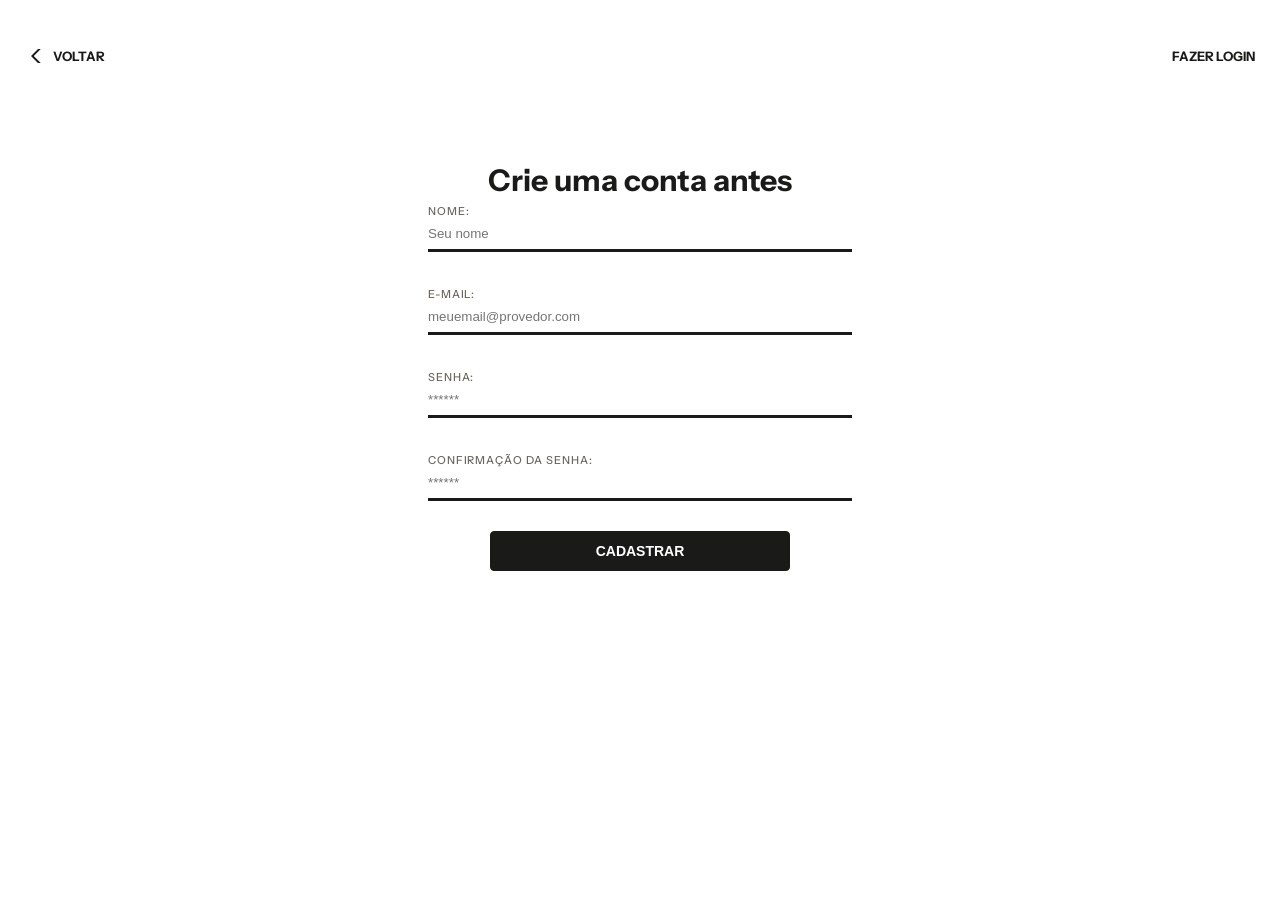
==== public/cadastro-quiz.html @ 16df0149 "feat: first version of dashboard" ====
<!DOCTYPE html>
<html lang="pt-br">

<head>
  <meta charset="UTF-8" />
  <meta http-equiv="X-UA-Compatible" content="IE=edge" />
  <meta name="viewport" content="width=device-width, initial-scale=1.0" />

  <title>Egó | Cadastro</title>

  <script src="./js/sessao.js"></script>

  <link rel="stylesheet" href="./css/estilo.css" />
  <link rel="icon" href="./assets/icon/favicon2.ico" />
  <link rel="preconnect" href="https://fonts.gstatic.com" />
</head>

<body>

   <div class="login-buttons">
    <div class="voltar">
        <a href="index.html">
            <svg fill="currentColor" height="22" viewBox="0 0 22 22" width="22" xmlns="http://www.w3.org/2000/svg">
                <rect class="seta-traco" height="2" width="0" x="7" y="10"></rect>
                <path d="M15.75 4H13L6 11L13 18H15.75L8.75 11L15.75 4Z"></path>
            </svg>
            <span>VOLTAR</span>
        </a>
    </div>

    <div class="cadastro">
        <a href="login.html">
            <span class="cadastro-inner">
                <span class="cadastro-texto">FAZER LOGIN</span>
                <span class="cadastro-linha-wrapper">
                    <div class="cadastro-linha"></div>
                </span>
            </span>
        </a>
    </div>
</div> 


  <div class="login">
    <div class="alerta_erro">
      <div class="card_erro" id="cardErro">
        <span id="mensagem_erro"></span>
      </div>
    </div>
    <div class="container">
      <div class="card card-cadastro">
        <h2>Crie uma conta antes</h2>
        <div class="formulario">
          <!--
                         Para inserir mais um campo, copie uma das inputs abaixo.
                         Assim que inserir vá para o script abaixo.
                     -->
          <div class="campo">
            <span>Nome:</span>
            <input id="nome_input" type="text" placeholder="Seu nome" />
          </div>
          <div class="campo">
            <span>E-mail:</span>
            <input id="email_input" type="text" placeholder="meuemail@provedor.com" />
          </div>
          <div class="campo">
            <span>Senha:</span>
            <input id="senha_input" type="password" placeholder="******" />
          </div>
          <div class="campo">
            <span>Confirmação da Senha:</span>
            <input id="confirmacao_senha_input" type="password" placeholder="******" />
          </div>
          <button class="botao" onclick="cadastrar()">CADASTRAR</button>
        </div>
        <div id="div_aguardar" class="loading-div">
          <img src="./assets/circle-loading.gif" id="loading-gif" />
        </div>

        <div id="div_erros_login"></div>
      </div>
    </div>
  </div>

</body>

</html>

<script>

  // Array para armazenar empresas cadastradas para validação de código de ativação 
  let listaEmpresasCadastradas = [];

  function cadastrar() {
    // aguardar();

    //Recupere o valor da nova input pelo nome do id
    // Agora vá para o método fetch logo abaixo
    var nomeVar = nome_input.value;
    var emailVar = email_input.value;
    var senhaVar = senha_input.value;
    var confirmacaoSenhaVar = confirmacao_senha_input.value;

    // Verificando se há algum campo em branco
    if (
      nomeVar == "" ||
      emailVar == "" ||
      senhaVar == "" ||
      confirmacaoSenhaVar == "" 
    ) {
      cardErro.style.display = "block";
      mensagem_erro.innerHTML =
        "(Mensagem de erro para todos os campos em branco)";

      finalizarAguardar();
      return false;
    } else {
      setInterval(sumirMensagem, 5000);
    }

    // Verificando se o código de ativação é de alguma empresa cadastrada
    // for (let i = 0; i < listaEmpresasCadastradas.length; i++) {
    //   if (listaEmpresasCadastradas[i].codigo_ativacao == codigoVar) {
    //     idEmpresaVincular = listaEmpresasCadastradas[i].id
    //     console.log("Código de ativação válido.");
    //     break;
    //   } else {
    //     cardErro.style.display = "block";
    //     mensagem_erro.innerHTML = "(Mensagem de erro para código inválido)";
    //     finalizarAguardar();
    //   }
    // }

    // Enviando o valor da nova input
    fetch("/usuarios/cadastrar", {
      method: "POST",
      headers: {
        "Content-Type": "application/json",
      },
      body: JSON.stringify({
        // crie um atributo que recebe o valor recuperado aqui
        // Agora vá para o arquivo routes/usuario.js
        nomeServer: nomeVar,
        emailServer: emailVar,
        senhaServer: senhaVar,
      }),
    })
      .then(function (resposta) {
        console.log("resposta: ", resposta);

        if (resposta.ok) {
          cardErro.style.display = "block";

          mensagem_erro.innerHTML =
            "Cadastro realizado com sucesso! Redirecionando para tela de Login...";

          setTimeout(() => {
            window.location = "login.html";
          }, "2000");

          limparFormulario();
          finalizarAguardar();
        } else {
          throw "Houve um erro ao tentar realizar o cadastro!";
        }
      })
      .catch(function (resposta) {
        console.log(`#ERRO: ${resposta}`);
        finalizarAguardar();
      });

    return false;
  }

  // Listando empresas cadastradas 

  function sumirMensagem() {
    cardErro.style.display = "none";
  }
</script>
---- public/css/estilo.css ----
@import url('https://fonts.googleapis.com/css2?family=Cormorant+Garamond:ital,wght@0,300;0,400;0,600;1,300;1,400&family=Instrument+Sans:wght@300;400;500&display=swap');

@font-face {
  font-family: 'Caslon Ionic';
  src: url('../assets/fonts/caslon-ionic-web.woff2') format('woff2'),
       url('../assets/fonts/caslon-ionic-web.woff') format('woff');
  font-weight: normal;
  font-style: normal;
}
 * {
  box-sizing: border-box;
  scroll-behavior: smooth;
 }

body {
  margin: 0;
  padding: 0;
  color: var(--carvao);
  font-weight: 300;
  font-family: 'Instrument Sans', sans-serif;
  background-color: white;
  overflow-x: hidden;
  scroll-behavior: smooth;
  box-sizing: border-box;
}

:root {
  --creme: #F5F0E8;
  --carvao: #1A1A18;
  --oliva: #5C6B3A;
  --oliva-claro: #7A8C50;
  --oliva-suave: #8E9B6E;
  --ferrugem: #B5541A;
  --cinza-quente: #E8E3D8;
  --texto-suave: #6B6660;
  --tamanho-header: 85px;
  --tamanho-banner: calc(100vh - var(--tamanho-header) - var(--tamanho-footer) - 2px);
  --tamanho-simulador: calc(100vh - var(--tamanho-header) - var(--tamanho-footer) - 2px);
  --tamanho-login: calc(100vh - var(--tamanho-footer) - 2px);
  --tamanho-footer: 65px;
}

/* HEADER / NAV */
.header {
  height: var(--tamanho-header);
  border-bottom: 2px solid var(--oliva-suave);
  display: grid;
  grid-template-columns: 1fr auto 1fr;
  align-items: center;
  padding: 0 40px;
  position: fixed;
  top: 0;
  left: 0;
  right: 0;
  backdrop-filter: blur(12px);
  background-color: white;
  z-index: 100;
}

.nav-logo {
  display: flex;
  align-items: center;
  justify-content: flex-start;
}

.nav-logo img {
    height: 290px; 
    width: auto;
    display: block;
    position: absolute; 
    top: 65%;
    transform: translateY(-50%);
}

.nav-links {
  display: flex;
  gap: 32px;
  list-style: none;
  margin: 0;
  padding: 0;
  position: static;
  transform: none;
}

.nav-links a {
  text-decoration: none;
  color: var(--carvao);
  font-size: 15px;
  letter-spacing: 0.05em;
  transition: color 0.2s;  
}

.nav-links a:hover {
  color: var(--oliva);     
}

.nav-cta {
  width: fit-content;
  display: flex;
  margin-left: auto;
  text-decoration: none;
  color: var(--carvao);
  font-size: 15px;
  font-weight: 500;
  border: 1px solid var(--carvao);
  padding: 8px 16px;
  border-radius: 4px;
  transition: all 0.2s;
}

.nav-cta:hover {
  background-color: var(--carvao);
  color: var(--creme);
}

/* BANNER */

.banner {
  height: 100vh;
  width: 100%;
  padding: 100px 0%;
  background-image: url('../assets/imgs/3.png');
  background-size: cover;
  background-position: center;
  position: relative;
  display: flex;
  align-items: center;
  justify-content: center;
}

.banner .container-banner {
  display: flex;
  flex-direction: column;
  justify-content: center;
  align-items: center;
  text-align: center;
}

.banner-frase {
  text-align: center;
  font-family: 'Cormorant Garamond', serif;
  font-size: 150px;
  font-weight: 300;
  line-height: 1.2;
  margin: 0;
  color: white;
  text-shadow: 0 2px 20px #03020299;
}

.banner-frase em {
  color: #830a0a;
  text-shadow: 0 2px 20px rgba(22, 6, 6, 0.6);
  font-style: italic;
}

.banner-subtitulo {
  text-align: center;
  font-size: 13px;
  letter-spacing: 0.15em;
  color: white;
  text-shadow: 0 2px 20px rgba(0, 0, 0, 0.6);
  text-transform: uppercase;
  margin: 0 0 24px 0;
}

.banner-descricao {
  text-align: center;
  color: white;
  font-size: 16px;
  line-height: 1.7;
  margin: 0;
  max-width: 600px;
}
/* MISSÃO VISÃO VALORES */

.existence {
  padding: 5% 5%;
  background-color: var(--creme);
  display: flex;
  align-items: flex-start;
  gap: 40px;
}

.image-existence {
  width: 450px;
  flex-shrink: 0;
  height: fit-content;
  position: sticky;
  top: 120px;
}

.image-existence img {
  width: 100%;
  height: auto;
  object-fit: cover;
  display: block;
  filter: brightness(0.92);
  border-radius: 4px;
}

.container-existence {
  max-width: 1400px;
  margin: 0 auto;
  flex: 1;
  padding-top: 40px;
}

.existence-frase {
  text-align: left;
  font-family: 'Caslon Ionic', serif;
  font-size: 50px;
  font-weight: 1200;
  line-height: 1.3;
  color: var(--carvao);
  margin-bottom: 33px;
  max-width: 900px;
  padding: 0;
  margin: 0;
}

.visoes-tabs {
  display: flex;
  gap: 20px;
  justify-content: left;
  margin-bottom: 40px;

}

.tab-btn {
  padding: 15px 30px;
  font-size: 16px;
  font-weight: 500;
  border: 2px solid var(--oliva);
  background-color: transparent;
  color: var(--oliva);
  border-radius: 4px;
  cursor: pointer;
  transition: all 0.3s;
}

.tab-btn:hover {
  background-color: var(--oliva);
  color: white;
}

.tab-btn.active {
  background-color: var(--oliva);
  color: white;
} 

.visao-content {
  display: none;
  animation: fadeIn 0.3s;
}

.visao-content.active {
  display: block;
}

.visao-content h2 {
  font-size: 42px;
  font-weight: 600;
  color: var(--carvao);
  margin-bottom: 12px;
  text-align: left;
}

.visao-content p {
  font-size: 18px;
  color: var(--texto-suave);
  line-height: 1.90;
  max-width: 600px;
  text-align: left;
}

@keyframes fadeIn {
  from {
    opacity: 0;
  }
  to {
    opacity: 1;
  }
}

.transcendence {
  background-color: #000;
  width: 100%;
  height: 80vh;
  background-image: url(../assets/imgs/fundo-trancendence.png);
  background-size: cover;
  background-position: center;
  display: flex;
  align-items: center; 
  justify-content: center;
  position: relative;
  overflow: hidden;
 font-family: 'Courier Prime', 'Courier New', monospace;
}

.container-transcendence {
  max-width: 1000px; 
  width: 95%;
  margin: 0 auto;
  position: relative;
  height: 100%; 
  display: flex;
  align-items: center; 
}

.container-transcendence h1 {
  position: absolute;
  top: 50px;
  left: 0;
  right: 0;
  font-family: 'Caslon Ionic', serif;
  font-size: 48px;
  font-weight: 1400;
  color: white;
  text-align: center;
  margin: 0;
  line-height: 1.3;
}


.transcendence::before {
  content: '';
  position: absolute;
  inset: 0;
  background: rgba(0, 0, 0, 0.55); /* aumenta o número pra escurecer mais */
  z-index: 1;
}


.transcendence-content {
  display: flex;
  width: 100%;
  justify-content: space-between; 
  align-items: center;
  gap: 0px;
  position: relative;
  z-index: 2;
}

.transcendence-block {
  max-width: 350px;
}


.transcendence-block p {
  font-weight: 900;
  font-size: 17px;
  color: #f7ecd6;
  line-height: 1.8;
  margin: 10;
  text-align: justify;
}

/* QUIZ */

.quiz {
  background-color: var(--creme);
  padding: 60px 5%;
  display: flex;
  align-items: center;
  gap: 60px;
}

.quiz-houses {
  display: flex;
  flex-wrap: wrap; 
  justify-content: center; 
  gap: 50px 25px; 
  position: relative;
  padding-top: 60px;
  max-width: 750px;
}

.quiz-badge {
  position: absolute;
  top: 0;
  left: 50%;
  transform: translateX(-50%);
  border: 1px solid black;
  color: black;
  font-size: 10px;
  font-weight: 500;
  letter-spacing: 2px;
  padding: 4px 14px;
  border-radius: 20px;
  white-space: nowrap;
}

.house-item {
  display: flex;
  flex-direction: column;
  align-items: center;
  gap: 10px;
  width: calc(33.33% - 20px); 
  min-width: 80px;
}

.house-banner {
  width: 80px;
  height: 105px;
  border-radius: 4px 4px 0 0;
  display: flex;
  align-items: center;
  justify-content: center;
  font-size: 32px;
  color: white;
}

.house-name {
  font-size: 15px;
  font-weight: 500;
  color: black;
  text-align: center;
}

.house-pct {
  font-family: 'Cormorant Garamond', serif;
  font-size: 32px;
  font-weight: 300;
  color: black;
}

.quiz-cta {
  flex: 1;
  display: flex;
  flex-direction: column;
  gap: 24px;
}

.quiz-cta h1 {
  font-family: 'Cormorant Garamond', serif;
  font-size: 38px;
  font-weight: 300;
  color: black;
  line-height: 1.3;
  margin: 0;
}

.btn-quiz {
  cursor: pointer;
  width: fit-content;
  padding: 12px 28px;
  background-color: var(--carvao);
  color: white;
  border: none;
  border-radius: 4px;
  font-size: 13px;
  font-weight: 500;
  letter-spacing: 1.5px;
  text-transform: uppercase;
  position: relative;
  overflow: hidden;
  transition: background 0.2s, transform 50ms;
}

.btn-quiz:hover {
   background-color: #2b2b2b;
  color: var(--creme);
}


/* FOOTER */

.footer {
  background-color: #32b9cd;
  height: 150px;
  color: #fff;
  display: flex;
  font-size: 15px;
}

.footer .container {
  justify-content: center;
  text-align: center;
}

.footer .container .version {
  font-size: 12px;
}

/* LOGIN */

.login {
  min-height: calc(100vh - var(--tamanho-header) - var(--tamanho-footer));
  background-color: white;
  background-size: cover;
}

.login-buttons a {
  text-decoration: none;
  color: inherit;
  font-size: 13px;
  font-weight: bold;
}

.login-frase h2 {
  font-size: 500px;
  position: relative;
}

.voltar a {
  display: flex;
  align-items: center;
  gap: 6px;
  text-decoration: none;
}

.seta-traco {
  width: 0;
  transition: width 0.3s ease;
}

.voltar a:hover .seta-traco {
  width: 15px;
}

.cadastro a {
  text-decoration: none;
  display: inline-block;
}

.cadastro-inner {
  display: flex;
  flex-direction: column;
}

.cadastro-linha-wrapper {
  overflow: hidden;
}

.cadastro-linha {
  height: 2px;
  width: 100%;
  background-color: currentColor;
  transform: scaleX(0);
  transform-origin: left;
  transition: transform 0.3s cubic-bezier(0.4, 0, 0.68, 0.06);
}

.cadastro a:hover .cadastro-linha {
  transform: scaleX(1);
}

.login-logo {
  width: 100%;
  display: flex;
  justify-content: center;
  position: absolute;
  top: 170px;
  left: 0;
}

.login-logo img {
  height: 5%;
  width: 5%;
}

.login-buttons {
  display: flex;
  flex-direction: row;
  justify-content: space-between;
  margin-top: 20px;
  padding: 25px;
}

.login .container {
  justify-content: center;
  align-items: center;
  height: 120%;
  padding-top: 7%;
}

.card-cadastro {
  width: 90%;
  max-width: 530px;
  background-color: white;
  border-radius: 10px;
  display: flex;
  align-items: center;
  justify-content: center;
  flex-direction: column;
  height: fit-content;
  padding: 30px 0;
  margin: auto;
  position: relative;
  z-index: 100; 
}

.card-login {
  width: 90%;
  max-width: 530px;
  background-color: white;
  border-radius: 10px;
  display: flex;
  align-items: center;
  justify-content: center;
  flex-direction: column;
  height: fit-content;
  padding: 20px 0;
  margin: auto;
}


.card-login h2 {
    margin: 0;
    margin-top: 10px; 
    font-size: 30px;
}

.card-cadastro h2 {
    margin: 0;
    margin-top: -50px; 
    font-size: 30px;
}


.formulario {
  display: flex;
  height: 90%;
  width: 80%;
  justify-content: space-around;
  flex-direction: column;
  padding-bottom: 10%;
}

.formulario span,
.campo span {
  font-size: 11px;
  font-weight: 500;
  letter-spacing: 0.08em;
  text-transform: uppercase;
  color: #6B6660;
}

.formulario input {
  border: none;
  border-bottom: 3px solid #1A1A18;
  border-radius: 0;
  margin: 0;
  outline: none;
  text-align: left;
  border-radius: 0px;
  background: transparent;
}

.formulario select {
  border: 2px solid #32b9cd;
  background-color: white;
  color: gray;
  height: 36px;
  text-align: center;
  border-radius: 10px;
  margin: 0;
}

.campo {
  display: flex;
  flex-direction: column;
  justify-content: start;
  padding: 5px 0;
  width: 100%;
  margin-bottom: 25px;
}

.botao {
  cursor: pointer;
  border: 0;
  border-radius: 5px;
  font-weight: 600;
  font-size: 14px;
  background-color: var(--carvao);
  color: white;
  width: 300px;
  height: 40px;
  align-self: center;;
  border: 1px solid var(--carvao);
  border-radius: 4px;
  transition: all 0.2s;
}

.botao:hover {
  background-color: #2b2b2b;
  color: var(--creme);
}

.loading-div {
  width: 50px;
  display: none;
}

.loading-div {
  height: 50px;
  width: 50px;
}

#div_erros_login {
  display: none
}

/* FORMULARIO */

.alerta_erro {
  display: flex;
  justify-content: flex-end;
}

.card_erro {
  display: none;
  background-color: #fff;
  color: black;
  width: 230px;
  position: fixed;
  border-radius: 4px;
  border: #ED145B 3px solid;
  padding: 10px;
  margin-right: 10%;
}

.card_erro #mensagem_erro {
  font-weight: 500;
  font-size: 20px;
}

.formulario .tipo_campo {
  font-size: 20px;
  font-weight: 600 !important;
}

.formulario {
  display: flex;
  flex-direction: column;
}

input {
  margin-bottom: 10px;
  border: none;
  border-bottom: 1.5px solid #1A1A18;
  border-radius: 0;
  padding: 8px 0;
  text-align: left;
  background: transparent;
  outline: none;
}


input:focus {
  border-bottom-color: #000;
}

.btn {
  font-family: "Barlow", sans-serif;
  border: 0;
  border-radius: 5px;
  font-weight: 600;
  font-size: 18px;
  padding: 10px 15px;
  color: white;
  background-color: #ED145B;
  width: 120px;
  align-self: center;
  margin-top: 5px;
}

.loading-div {
  width: 50px;
  margin: auto;
  display: none;
}

.loading-div img {
  height: 50px;
  width: 50px;
}

/* SIMULADOR */

.simulador {
  color: white;
}

.simulador .container {
  flex-direction: column;
  overflow: scroll; 
  height: var(--tamanho-simulador);
}

/* ALERTA */

#alerta {
  position: absolute;
  right: 0;
  bottom: 0;
}

.mensagem-alarme {
  background-color: white;
  border-radius: 5px;
  width: 300px;
  height: 80px;
  margin: 10px;
  padding: 10px 0;
  display: flex;
  justify-content: space-evenly;
  align-items: center;
}

.mensagem-alarme h3 {
  font-size: 14px;
  margin: 0;
}

.mensagem-alarme .informacao {
  width: 66%;
}

.alarme-sino {
  width: 48px;
  height: 48px;
  animation-name: bell;
  animation-duration: 4s;
  background-image: url('https://cdn-icons-png.flaticon.com/512/1157/1157000.png');
  background-size: cover;
  animation-iteration-count: infinite;
}

@keyframes bell {
  0% {
    transform: rotate(25deg)
  }

  25% {
    transform: rotate(-25deg)
  }

  50% {
    transform: rotate(25deg)
  }

  75% {
    transform: rotate(-25deg)
  }

  100% {
    transform: rotate(25deg)
  }
}
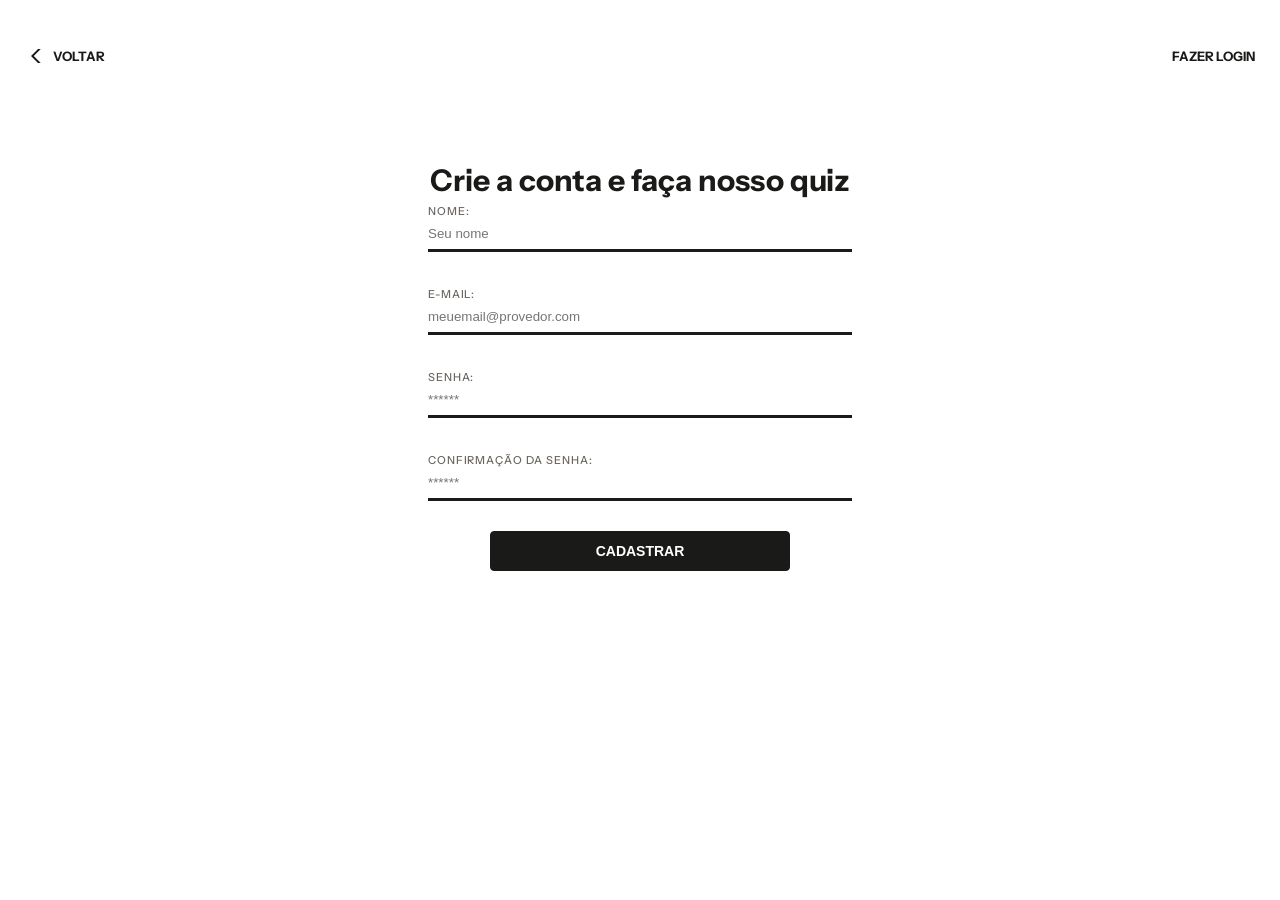
==== commit 9fcfe7a8: "feat: add routes `buscar resultado` to generare a graphic and the v1 of dashboard" ====
--- a/public/cadastro-quiz.html
+++ b/public/cadastro-quiz.html
@@ -49,7 +49,7 @@
     </div>
     <div class="container">
       <div class="card card-cadastro">
-        <h2>Crie uma conta antes</h2>
+        <h2>Crie a conta e faça nosso quiz</h2>
         <div class="formulario">
           <!--
                          Para inserir mais um campo, copie uma das inputs abaixo.
